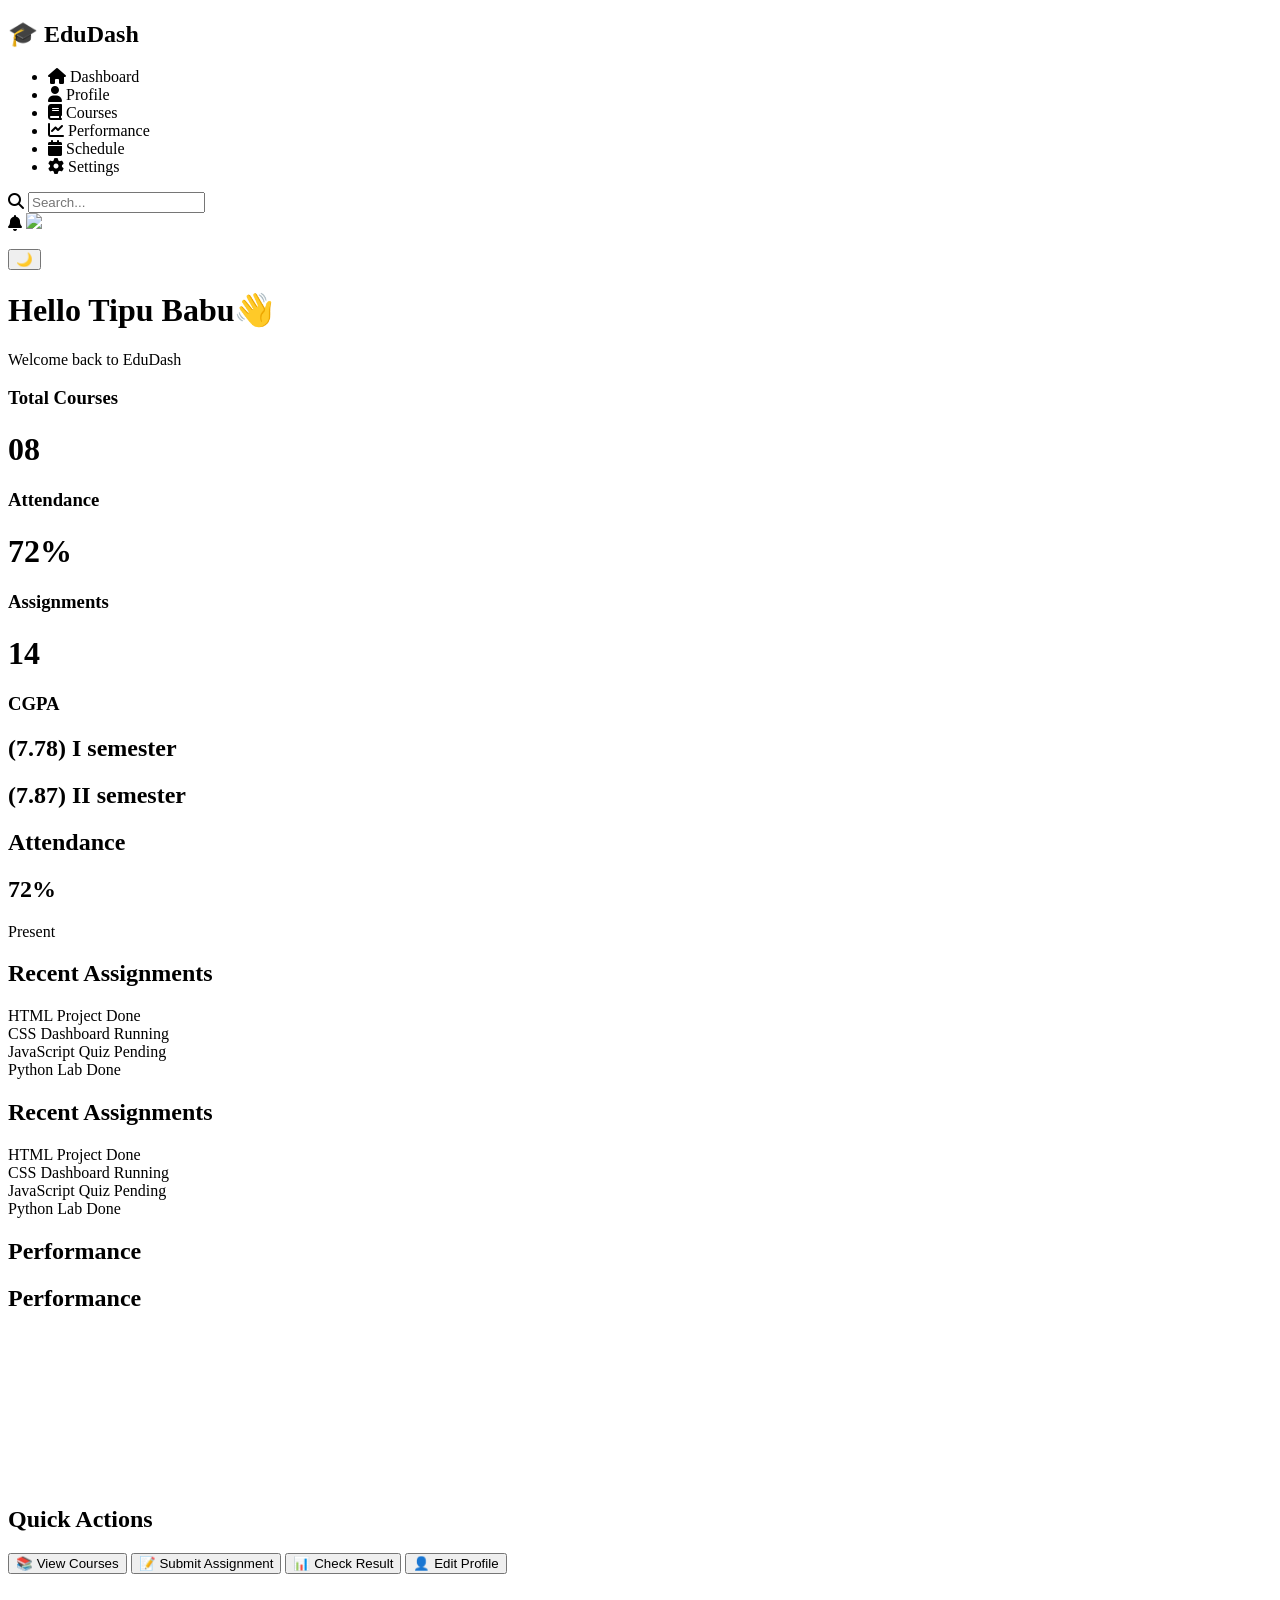
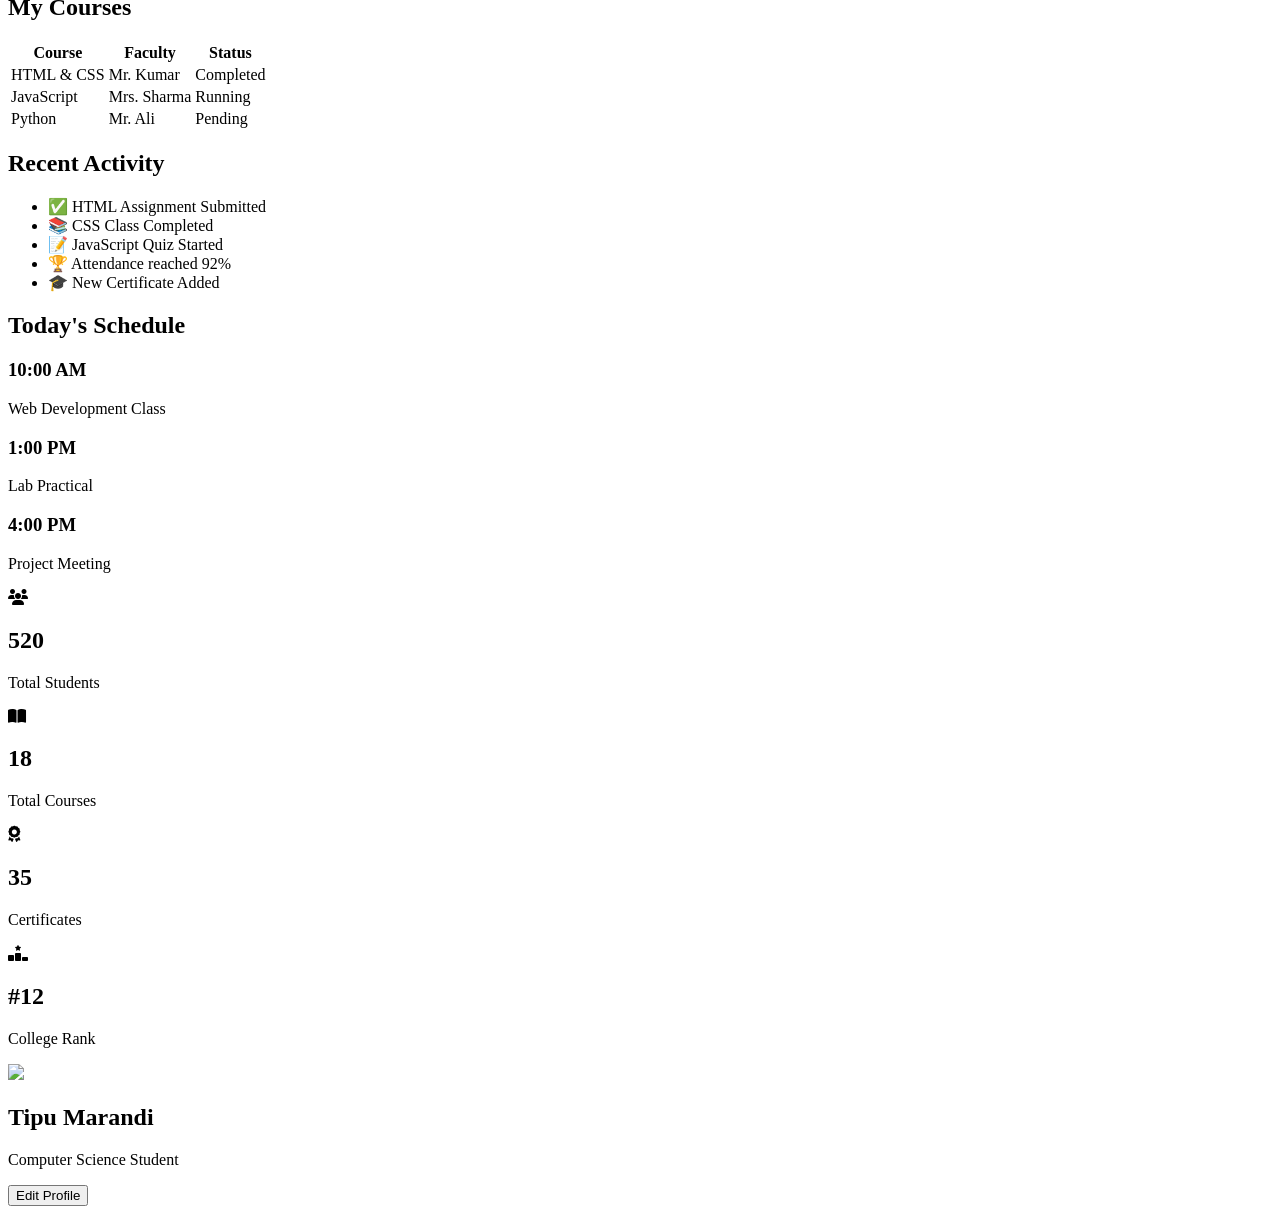
==== index.html @ 95ea8799 "Rename GitHub index.html to index.html" ====
<!DOCTYPE html>
<html lang="en">
<head>
  <meta charset="UTF-8">
  <meta name="viewport" content="width=device-width, initial-scale=1.0">
  <title>EduDash - Student Dashboard</title>

  <link rel="stylesheet" href="style.css">

  <link rel="preconnect" href="https://fonts.googleapis.com">
  <link href="https://fonts.googleapis.com/css2?family=Poppins:wght@300;400;500;600;700&display=swap" rel="stylesheet">

  <link rel="stylesheet"
  href="https://cdnjs.cloudflare.com/ajax/libs/font-awesome/6.7.2/css/all.min.css">
</head>

<body>

<div class="container">

    <!-- Sidebar -->

    <aside class="sidebar">

        <div class="logo">
            <h2>🎓 EduDash</h2>
        </div>

        <ul>

            <li class="active">
                <i class="fa-solid fa-house"></i>
                Dashboard
            </li>

            <li>
                <i class="fa-solid fa-user"></i>
                Profile
            </li>

            <li>
                <i class="fa-solid fa-book"></i>
                Courses
            </li>

            <li>
                <i class="fa-solid fa-chart-line"></i>
                Performance
            </li>

            <li>
                <i class="fa-solid fa-calendar"></i>
                Schedule
            </li>

            <li>
                <i class="fa-solid fa-gear"></i>
                Settings
            </li>

        </ul>

    </aside>

    <!-- Main -->

    <main class="main">

        <header>

            <div class="search-box">

                <i class="fa-solid fa-search"></i>

                <input
                type="text"
                placeholder="Search...">

            </div>

            <div class="top-right">

                <i class="fa-solid fa-bell"></i>

                <img src="c:\Users\dell\Downloads\WhatsApp Image 2026-06-08 at 9.13.17 AM.jpeg">
                <p id="date"></p>

<button id="themeBtn">
    🌙
</button>
            </div>

        </header>

        <div class="welcome">

            <h1>Hello Tipu Babu👋</h1>

            <p>Welcome back to EduDash</p>

        </div>

        <div class="cards">

            <div class="card blue">

                <h3>Total Courses</h3>

                <h1>08</h1>

            </div>

            <div class="card green">

                <h3>Attendance</h3>

                <h1>72%</h1>

            </div>

            <div class="card orange">

                <h3>Assignments</h3>

                <h1>14</h1>

            </div>

            <div class="card purple">

                <h3>CGPA</h3>
                <h2>(7.78) I semester</h2>
                <h2>(7.87) II semester</h2>

            </div>

        </div>

        <!-- अगला सेक्शन यहीं से शुरू होगा -->

    </main>

</div>
<section class="dashboard-grid">

    <div class="attendance-card">

        <h2>Attendance</h2>

        <div class="progress-circle">
            <div class="progress-inner">
                <h1>72%</h1>
                <p>Present</p>
            </div>
        </div>

    </div>
<div class="assignment-card">

    <h2>Recent Assignments</h2>

    <div class="assignment-item">
        <span>HTML Project</span>
        <span class="status done">Done</span>
    </div>

    <div class="assignment-item">
        <span>CSS Dashboard</span>
        <span class="status running">Running</span>
    </div>

    <div class="assignment-item">
        <span>JavaScript Quiz</span>
        <span class="status pending">Pending</span>
    </div>

    <div class="assignment-item">
        <span>Python Lab</span>
        <span class="status done">Done</span>
    </div>

</div>
    <div class="assignment-card">

        <h2>Recent Assignments</h2>

        <div class="assignment-item">
            <span>HTML Project</span>
            <span class="status done">Done</span>
        </div>

        <div class="assignment-item">
            <span>CSS Dashboard</span>
            <span class="status running">Running</span>
        </div>

        <div class="assignment-item">
            <span>JavaScript Quiz</span>
            <span class="status pending">Pending</span>
        </div>

        <div class="assignment-item">
            <span>Python Lab</span>
            <span class="status done">Done</span>
        </div>

    </div>
<div class="course-table">
    <div class="dashboard-bottom">

    <div class="graph-card">

        <h2>Performance</h2>

        <div class="graph-card">

    <h2>Performance</h2>

    <canvas id="performanceChart"></canvas>

</div>

    </div>

    <div class="quick-card">

        <h2>Quick Actions</h2>

        <button>📚 View Courses</button>
        <button>📝 Submit Assignment</button>
        <button>📊 Check Result</button>
        <button>👤 Edit Profile</button>

    </div>

</div>

<h2>My Courses</h2>

<table>

<tr>
<th>Course</th>
<th>Faculty</th>
<th>Status</th>
</tr>

<tr>
<td>HTML & CSS</td>
<td>Mr. Kumar</td>
<td><span class="status done">Completed</span></td>
</tr>

<tr>
<td>JavaScript</td>
<td>Mrs. Sharma</td>
<td><span class="status running">Running</span></td>
</tr>

<tr>
<td>Python</td>
<td>Mr. Ali</td>
<td><span class="status pending">Pending</span></td>
</tr>

</table>

</div>
</section>
<section class="last-row">

    <div class="activity">

        <h2>Recent Activity</h2>

        <ul>
            <li>✅ HTML Assignment Submitted</li>
            <li>📚 CSS Class Completed</li>
            <li>📝 JavaScript Quiz Started</li>
            <li>🏆 Attendance reached 92%</li>
            <li>🎓 New Certificate Added</li>
        </ul>

    </div>

    <div class="schedule">

        <h2>Today's Schedule</h2>

        <div class="event">
            <h3>10:00 AM</h3>
            <p>Web Development Class</p>
        </div>

        <div class="event">
            <h3>1:00 PM</h3>
            <p>Lab Practical</p>
        </div>

        <div class="event">
            <h3>4:00 PM</h3>
            <p>Project Meeting</p>
        </div>

    </div>

</section>
<section class="stats-section">

    <div class="stat-card">
        <i class="fa-solid fa-users"></i>
        <h2>520</h2>
        <p>Total Students</p>
    </div>

    <div class="stat-card">
        <i class="fa-solid fa-book-open"></i>
        <h2>18</h2>
        <p>Total Courses</p>
    </div>

    <div class="stat-card">
        <i class="fa-solid fa-award"></i>
        <h2>35</h2>
        <p>Certificates</p>
    </div>

    <div class="stat-card">
        <i class="fa-solid fa-ranking-star"></i>
        <h2>#12</h2>
        <p>College Rank</p>
    </div>

</section>

<section class="profile-card">

    <img src="c:\Users\dell\Downloads\WhatsApp Image 2026-06-08 at 9.13.18 AM.jpeg">

    <h2>Tipu Marandi</h2>

    <p>Computer Science Student</p>

    <button>Edit Profile</button>

</section>
<script src="https://cdn.jsdelivr.net/npm/chart.js"></script>
<script src="script.js"></script>

</body>
</html>
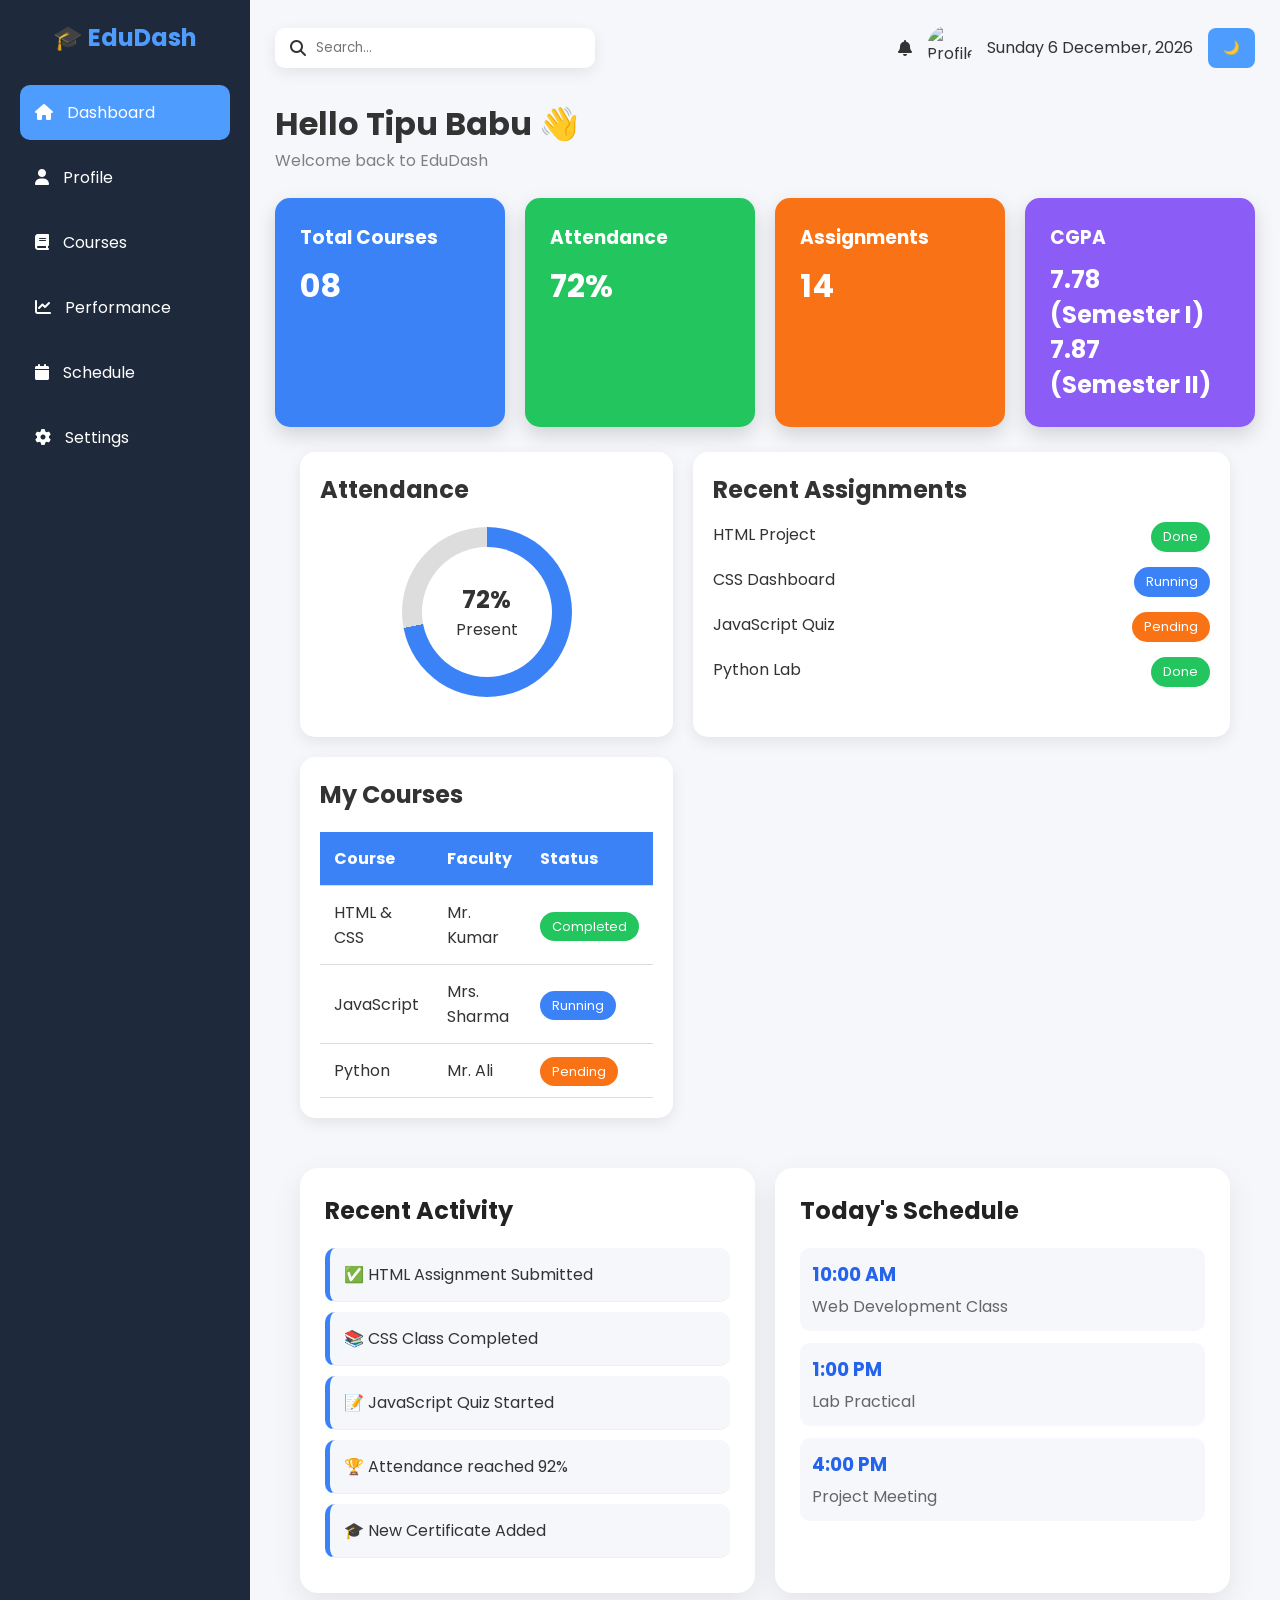
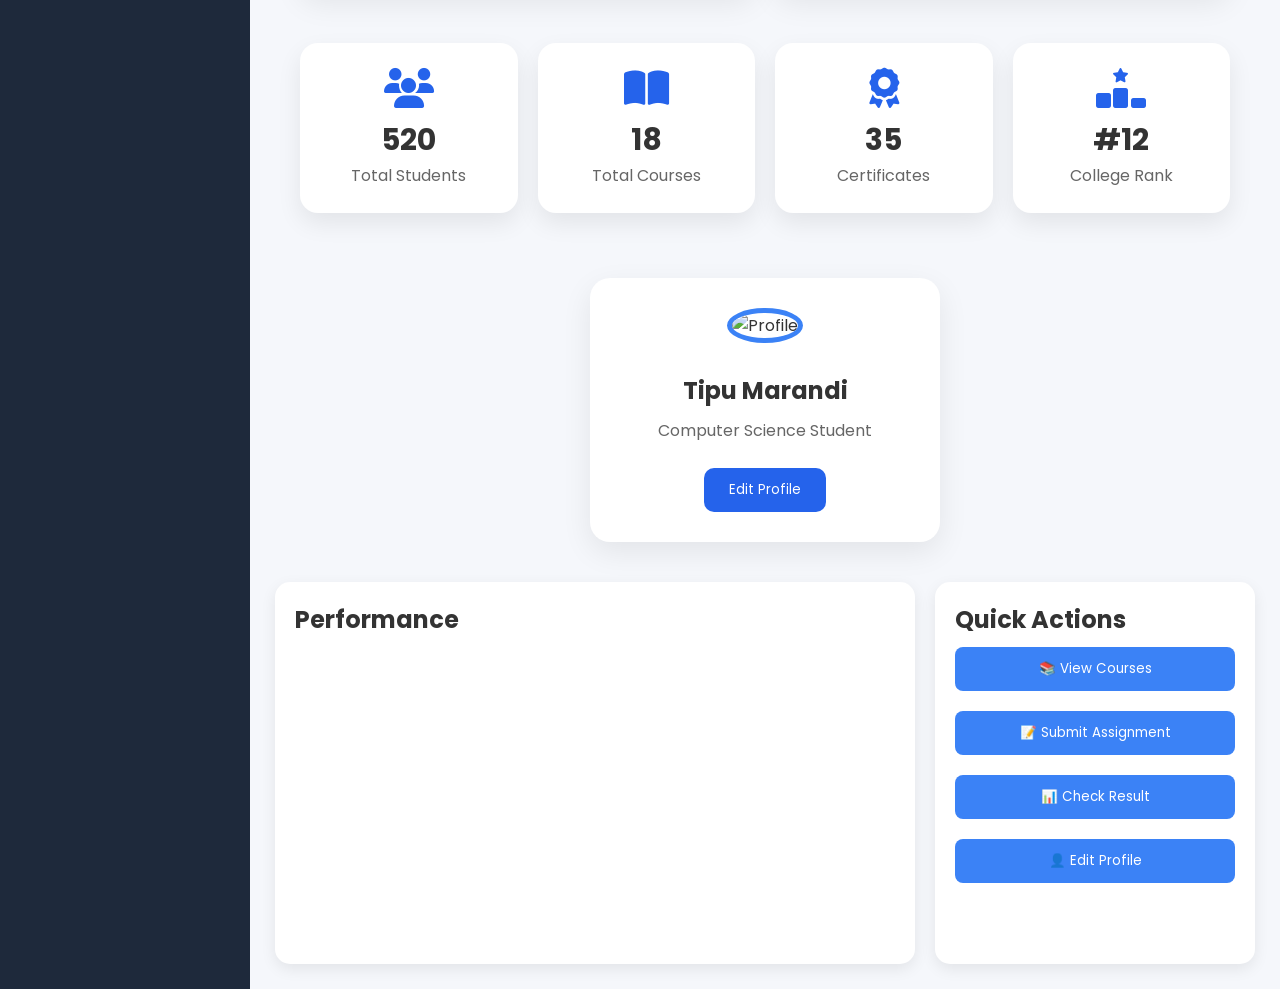
==== commit e64a0ca6: "Refactor index.html for improved dashboard layout Updated the HTML structure and content of the EduD" ====
--- a/index.html
+++ b/index.html
@@ -1,239 +1,167 @@
 <!DOCTYPE html>
 <html lang="en">
 <head>
-  <meta charset="UTF-8">
-  <meta name="viewport" content="width=device-width, initial-scale=1.0">
-  <title>EduDash - Student Dashboard</title>
-
-  <link rel="stylesheet" href="style.css">
-
-  <link rel="preconnect" href="https://fonts.googleapis.com">
-  <link href="https://fonts.googleapis.com/css2?family=Poppins:wght@300;400;500;600;700&display=swap" rel="stylesheet">
-
-  <link rel="stylesheet"
-  href="https://cdnjs.cloudflare.com/ajax/libs/font-awesome/6.7.2/css/all.min.css">
+<meta charset="UTF-8">
+<meta name="viewport" content="width=device-width, initial-scale=1.0">
+<title>EduDash - Student Dashboard</title>
+
+<link rel="stylesheet" href="style.css">
+
+<link rel="preconnect" href="https://fonts.googleapis.com">
+
+<link href="https://fonts.googleapis.com/css2?family=Poppins:wght@300;400;500;600;700&display=swap" rel="stylesheet">
+
+<link rel="stylesheet"
+href="https://cdnjs.cloudflare.com/ajax/libs/font-awesome/6.7.2/css/all.min.css">
+
 </head>
 
 <body>
 
 <div class="container">
 
-    <!-- Sidebar -->
-
-    <aside class="sidebar">
-
-        <div class="logo">
-            <h2>🎓 EduDash</h2>
-        </div>
-
-        <ul>
-
-            <li class="active">
-                <i class="fa-solid fa-house"></i>
-                Dashboard
-            </li>
-
-            <li>
-                <i class="fa-solid fa-user"></i>
-                Profile
-            </li>
-
-            <li>
-                <i class="fa-solid fa-book"></i>
-                Courses
-            </li>
-
-            <li>
-                <i class="fa-solid fa-chart-line"></i>
-                Performance
-            </li>
-
-            <li>
-                <i class="fa-solid fa-calendar"></i>
-                Schedule
-            </li>
-
-            <li>
-                <i class="fa-solid fa-gear"></i>
-                Settings
-            </li>
-
-        </ul>
-
-    </aside>
-
-    <!-- Main -->
-
-    <main class="main">
-
-        <header>
-
-            <div class="search-box">
-
-                <i class="fa-solid fa-search"></i>
-
-                <input
-                type="text"
-                placeholder="Search...">
-
-            </div>
-
-            <div class="top-right">
-
-                <i class="fa-solid fa-bell"></i>
-
-                <img src="c:\Users\dell\Downloads\WhatsApp Image 2026-06-08 at 9.13.17 AM.jpeg">
-                <p id="date"></p>
-
-<button id="themeBtn">
-    🌙
-</button>
-            </div>
-
-        </header>
-
-        <div class="welcome">
-
-            <h1>Hello Tipu Babu👋</h1>
-
-            <p>Welcome back to EduDash</p>
-
-        </div>
-
-        <div class="cards">
-
-            <div class="card blue">
-
-                <h3>Total Courses</h3>
-
-                <h1>08</h1>
-
-            </div>
-
-            <div class="card green">
-
-                <h3>Attendance</h3>
-
-                <h1>72%</h1>
-
-            </div>
-
-            <div class="card orange">
-
-                <h3>Assignments</h3>
-
-                <h1>14</h1>
-
-            </div>
-
-            <div class="card purple">
-
-                <h3>CGPA</h3>
-                <h2>(7.78) I semester</h2>
-                <h2>(7.87) II semester</h2>
-
-            </div>
-
-        </div>
-
-        <!-- अगला सेक्शन यहीं से शुरू होगा -->
-
-    </main>
+<aside class="sidebar">
+
+<div class="logo">
+<h2>🎓 EduDash</h2>
+</div>
+
+<ul>
+
+<li class="active">
+<i class="fa-solid fa-house"></i>
+Dashboard
+</li>
+
+<li>
+<i class="fa-solid fa-user"></i>
+Profile
+</li>
+
+<li>
+<i class="fa-solid fa-book"></i>
+Courses
+</li>
+
+<li>
+<i class="fa-solid fa-chart-line"></i>
+Performance
+</li>
+
+<li>
+<i class="fa-solid fa-calendar"></i>
+Schedule
+</li>
+
+<li>
+<i class="fa-solid fa-gear"></i>
+Settings
+</li>
+
+</ul>
+
+</aside>
+
+<main class="main">
+
+<header>
+
+<div class="search-box">
+
+<i class="fa-solid fa-search"></i>
+
+<input type="text" placeholder="Search...">
+
+</div>
+
+<div class="top-right">
+
+<i class="fa-solid fa-bell"></i>
+
+<img src="images/profile.jpg" alt="Profile">
+
+<p id="date"></p>
+
+<button id="themeBtn">🌙</button>
+
+</div>
+
+</header>
+
+<div class="welcome">
+
+<h1>Hello Tipu Babu 👋</h1>
+
+<p>Welcome back to EduDash</p>
+
+</div>
+
+<div class="cards">
+
+<div class="card blue">
+<h3>Total Courses</h3>
+<h1>08</h1>
+</div>
+
+<div class="card green">
+<h3>Attendance</h3>
+<h1>72%</h1>
+</div>
+
+<div class="card orange">
+<h3>Assignments</h3>
+<h1>14</h1>
+</div>
+
+<div class="card purple">
+<h3>CGPA</h3>
+<h2>7.78 (Semester I)</h2>
+<h2>7.87 (Semester II)</h2>
+</div>
 
 </div>
 <section class="dashboard-grid">
 
-    <div class="attendance-card">
-
-        <h2>Attendance</h2>
-
-        <div class="progress-circle">
-            <div class="progress-inner">
-                <h1>72%</h1>
-                <p>Present</p>
-            </div>
-        </div>
-
-    </div>
+<div class="attendance-card">
+
+<h2>Attendance</h2>
+
+<div class="progress-circle">
+<div class="progress-inner">
+<h1>72%</h1>
+<p>Present</p>
+</div>
+</div>
+
+</div>
+
 <div class="assignment-card">
 
-    <h2>Recent Assignments</h2>
-
-    <div class="assignment-item">
-        <span>HTML Project</span>
-        <span class="status done">Done</span>
-    </div>
-
-    <div class="assignment-item">
-        <span>CSS Dashboard</span>
-        <span class="status running">Running</span>
-    </div>
-
-    <div class="assignment-item">
-        <span>JavaScript Quiz</span>
-        <span class="status pending">Pending</span>
-    </div>
-
-    <div class="assignment-item">
-        <span>Python Lab</span>
-        <span class="status done">Done</span>
-    </div>
-
-</div>
-    <div class="assignment-card">
-
-        <h2>Recent Assignments</h2>
-
-        <div class="assignment-item">
-            <span>HTML Project</span>
-            <span class="status done">Done</span>
-        </div>
-
-        <div class="assignment-item">
-            <span>CSS Dashboard</span>
-            <span class="status running">Running</span>
-        </div>
-
-        <div class="assignment-item">
-            <span>JavaScript Quiz</span>
-            <span class="status pending">Pending</span>
-        </div>
-
-        <div class="assignment-item">
-            <span>Python Lab</span>
-            <span class="status done">Done</span>
-        </div>
-
-    </div>
+<h2>Recent Assignments</h2>
+
+<div class="assignment-item">
+<span>HTML Project</span>
+<span class="status done">Done</span>
+</div>
+
+<div class="assignment-item">
+<span>CSS Dashboard</span>
+<span class="status running">Running</span>
+</div>
+
+<div class="assignment-item">
+<span>JavaScript Quiz</span>
+<span class="status pending">Pending</span>
+</div>
+
+<div class="assignment-item">
+<span>Python Lab</span>
+<span class="status done">Done</span>
+</div>
+
+</div>
+
 <div class="course-table">
-    <div class="dashboard-bottom">
-
-    <div class="graph-card">
-
-        <h2>Performance</h2>
-
-        <div class="graph-card">
-
-    <h2>Performance</h2>
-
-    <canvas id="performanceChart"></canvas>
-
-</div>
-
-    </div>
-
-    <div class="quick-card">
-
-        <h2>Quick Actions</h2>
-
-        <button>📚 View Courses</button>
-        <button>📝 Submit Assignment</button>
-        <button>📊 Check Result</button>
-        <button>👤 Edit Profile</button>
-
-    </div>
-
-</div>
 
 <h2>My Courses</h2>
 
@@ -266,86 +194,115 @@
 </table>
 
 </div>
+
 </section>
 <section class="last-row">
 
-    <div class="activity">
-
-        <h2>Recent Activity</h2>
-
-        <ul>
-            <li>✅ HTML Assignment Submitted</li>
-            <li>📚 CSS Class Completed</li>
-            <li>📝 JavaScript Quiz Started</li>
-            <li>🏆 Attendance reached 92%</li>
-            <li>🎓 New Certificate Added</li>
-        </ul>
-
-    </div>
-
-    <div class="schedule">
-
-        <h2>Today's Schedule</h2>
-
-        <div class="event">
-            <h3>10:00 AM</h3>
-            <p>Web Development Class</p>
-        </div>
-
-        <div class="event">
-            <h3>1:00 PM</h3>
-            <p>Lab Practical</p>
-        </div>
-
-        <div class="event">
-            <h3>4:00 PM</h3>
-            <p>Project Meeting</p>
-        </div>
-
-    </div>
-
-</section>
+<div class="activity">
+
+<h2>Recent Activity</h2>
+
+<ul>
+<li>✅ HTML Assignment Submitted</li>
+<li>📚 CSS Class Completed</li>
+<li>📝 JavaScript Quiz Started</li>
+<li>🏆 Attendance reached 92%</li>
+<li>🎓 New Certificate Added</li>
+</ul>
+
+</div>
+
+<div class="schedule">
+
+<h2>Today's Schedule</h2>
+
+<div class="event">
+<h3>10:00 AM</h3>
+<p>Web Development Class</p>
+</div>
+
+<div class="event">
+<h3>1:00 PM</h3>
+<p>Lab Practical</p>
+</div>
+
+<div class="event">
+<h3>4:00 PM</h3>
+<p>Project Meeting</p>
+</div>
+
+</div>
+
+</section>
+
 <section class="stats-section">
 
-    <div class="stat-card">
-        <i class="fa-solid fa-users"></i>
-        <h2>520</h2>
-        <p>Total Students</p>
-    </div>
-
-    <div class="stat-card">
-        <i class="fa-solid fa-book-open"></i>
-        <h2>18</h2>
-        <p>Total Courses</p>
-    </div>
-
-    <div class="stat-card">
-        <i class="fa-solid fa-award"></i>
-        <h2>35</h2>
-        <p>Certificates</p>
-    </div>
-
-    <div class="stat-card">
-        <i class="fa-solid fa-ranking-star"></i>
-        <h2>#12</h2>
-        <p>College Rank</p>
-    </div>
+<div class="stat-card">
+<i class="fa-solid fa-users"></i>
+<h2>520</h2>
+<p>Total Students</p>
+</div>
+
+<div class="stat-card">
+<i class="fa-solid fa-book-open"></i>
+<h2>18</h2>
+<p>Total Courses</p>
+</div>
+
+<div class="stat-card">
+<i class="fa-solid fa-award"></i>
+<h2>35</h2>
+<p>Certificates</p>
+</div>
+
+<div class="stat-card">
+<i class="fa-solid fa-ranking-star"></i>
+<h2>#12</h2>
+<p>College Rank</p>
+</div>
 
 </section>
 
 <section class="profile-card">
 
-    <img src="c:\Users\dell\Downloads\WhatsApp Image 2026-06-08 at 9.13.18 AM.jpeg">
-
-    <h2>Tipu Marandi</h2>
-
-    <p>Computer Science Student</p>
-
-    <button>Edit Profile</button>
-
-</section>
+<img src="images/profile.jpg" alt="Profile">
+
+<h2>Tipu Marandi</h2>
+
+<p>Computer Science Student</p>
+
+<button>Edit Profile</button>
+
+</section>
+<section class="dashboard-bottom">
+
+<div class="graph-card">
+
+<h2>Performance</h2>
+
+<canvas id="performanceChart"></canvas>
+
+</div>
+
+<div class="quick-card">
+
+<h2>Quick Actions</h2>
+
+<button>📚 View Courses</button>
+<button>📝 Submit Assignment</button>
+<button>📊 Check Result</button>
+<button>👤 Edit Profile</button>
+
+</div>
+
+</section>
+
+</main>
+
+</div>
+
 <script src="https://cdn.jsdelivr.net/npm/chart.js"></script>
-<script src="script.js"></script>
+<script src="style.js"></script>
 
 </body>
 </html>
--- a/style.css
+++ b/style.css
@@ -0,0 +1,672 @@
+/* ===== Google Font ===== */
+*{
+    margin:0;
+    padding:0;
+    box-sizing:border-box;
+    font-family:'Poppins',sans-serif;
+}
+
+body{
+    background:#f5f7fb;
+    color:#333;
+}
+
+.container{
+    display:flex;
+}
+
+/* ===== Sidebar ===== */
+
+.sidebar{
+    width:250px;
+    min-height:100vh;
+    background:#1e293b;
+    color:#fff;
+    padding:20px;
+}
+
+.logo{
+    text-align:center;
+    margin-bottom:30px;
+}
+
+.logo h2{
+    color:#4f9cff;
+}
+
+.sidebar ul{
+    list-style:none;
+}
+
+.sidebar ul li{
+    padding:15px;
+    margin:10px 0;
+    border-radius:10px;
+    cursor:pointer;
+    transition:.3s;
+}
+
+.sidebar ul li i{
+    margin-right:10px;
+}
+
+.sidebar ul li:hover,
+.sidebar ul li.active{
+    background:#4f9cff;
+}
+
+/* ===== Main ===== */
+
+.main{
+    flex:1;
+    padding:25px;
+}
+
+/* ===== Header ===== */
+
+header{
+    display:flex;
+    justify-content:space-between;
+    align-items:center;
+    margin-bottom:30px;
+}
+
+.search-box{
+    display:flex;
+    align-items:center;
+    background:#fff;
+    padding:10px 15px;
+    border-radius:10px;
+    width:320px;
+    box-shadow:0 5px 15px rgba(0,0,0,.08);
+}
+
+.search-box input{
+    border:none;
+    outline:none;
+    width:100%;
+    margin-left:10px;
+}
+
+.top-right{
+    display:flex;
+    align-items:center;
+    gap:15px;
+}
+
+.top-right img{
+    width:45px;
+    height:45px;
+    border-radius:50%;
+    object-fit:cover;
+}
+
+#themeBtn{
+    border:none;
+    background:#4f9cff;
+    color:#fff;
+    padding:10px 15px;
+    border-radius:8px;
+    cursor:pointer;
+}
+
+/* ===== Welcome ===== */
+
+.welcome{
+    margin-bottom:25px;
+}
+
+.welcome h1{
+    font-size:32px;
+}
+
+.welcome p{
+    color:gray;
+}
+
+/* ===== Cards ===== */
+
+.cards{
+    display:grid;
+    grid-template-columns:repeat(auto-fit,minmax(220px,1fr));
+    gap:20px;
+}
+
+.card{
+    color:#fff;
+    padding:25px;
+    border-radius:15px;
+    box-shadow:0 8px 20px rgba(0,0,0,.15);
+}
+
+.card h3{
+    margin-bottom:10px;
+}
+
+.blue{
+    background:#3b82f6;
+}
+
+.green{
+    background:#22c55e;
+}
+
+.orange{
+    background:#f97316;
+}
+
+.purple{
+    background:#8b5cf6;
+}
+/* ===== Dashboard Grid ===== */
+
+.dashboard-grid{
+    display:grid;
+    grid-template-columns:1fr 2fr;
+    gap:20px;
+    padding:25px;
+}
+
+.attendance-card,
+.assignment-card,
+.course-table,
+.activity,
+.schedule,
+.profile-card,
+.quick-card,
+.graph-card{
+    background:#fff;
+    padding:20px;
+    border-radius:15px;
+    box-shadow:0 5px 15px rgba(0,0,0,.08);
+}
+
+/* Attendance */
+
+.progress-circle{
+    width:170px;
+    height:170px;
+    border-radius:50%;
+    background:conic-gradient(#3b82f6 72%, #ddd 0);
+    display:flex;
+    align-items:center;
+    justify-content:center;
+    margin:20px auto;
+}
+
+.progress-inner{
+    width:130px;
+    height:130px;
+    background:#fff;
+    border-radius:50%;
+    display:flex;
+    flex-direction:column;
+    justify-content:center;
+    align-items:center;
+}
+
+/* Assignment */
+
+.assignment-item{
+    display:flex;
+    justify-content:space-between;
+    margin:15px 0;
+}
+
+.status{
+    padding:5px 12px;
+    border-radius:20px;
+    color:#fff;
+    font-size:13px;
+}
+
+.done{
+    background:#22c55e;
+}
+
+.running{
+    background:#3b82f6;
+}
+
+.pending{
+    background:#f97316;
+}
+
+/* Table */
+
+table{
+    width:100%;
+    border-collapse:collapse;
+    margin-top:20px;
+}
+
+table th,
+table td{
+    padding:14px;
+    border-bottom:1px solid #ddd;
+    text-align:left;
+}
+
+table th{
+    background:#3b82f6;
+    color:#fff;
+}
+
+/* Quick Buttons */
+
+.quick-card button{
+    width:100%;
+    padding:12px;
+    margin:10px 0;
+    border:none;
+    background:#3b82f6;
+    color:#fff;
+    border-radius:8px;
+    cursor:pointer;
+}
+
+.quick-card button:hover{
+    background:#2563eb;
+}
+/* ===== Bottom Section ===== */
+
+.dashboard-bottom{
+    display:grid;
+    grid-template-columns:2fr 1fr;
+    gap:20px;
+    margin-top:20px;
+}
+
+.last-row{
+    display:grid;
+    grid-template-columns:1fr 1fr;
+    gap:20px;
+    padding:25px;
+}
+
+.activity ul{
+    list-style:none;
+}
+
+.activity li{
+    padding:12px 0;
+    border-bottom:1px solid #eee;
+}
+
+.schedule .event{
+    background:#f5f7fb;
+    padding:12px;
+    margin:12px 0;
+    border-radius:10px;
+}
+
+/* ===== Stats ===== */
+
+.stats-section{
+    display:grid;
+    grid-template-columns:repeat(auto-fit,minmax(220px,1fr));
+    gap:20px;
+    padding:25px;
+}
+
+.stat-card{
+    background:#fff;
+    border-radius:15px;
+    padding:20px;
+    text-align:center;
+    box-shadow:0 5px 15px rgba(0,0,0,.08);
+}
+
+.stat-card i{
+    font-size:35px;
+    color:#3b82f6;
+    margin-bottom:10px;
+}
+
+/* ===== Profile ===== */
+
+.profile-card{
+    width:350px;
+    margin:30px auto;
+    text-align:center;
+}
+
+.profile-card img{
+    width:130px;
+    height:130px;
+    border-radius:50%;
+    object-fit:cover;
+    margin-bottom:15px;
+}
+
+.profile-card button{
+    margin-top:15px;
+    padding:12px 25px;
+    border:none;
+    background:#3b82f6;
+    color:#fff;
+    border-radius:8px;
+    cursor:pointer;
+}
+
+.profile-card button:hover{
+    background:#2563eb;
+}
+
+/* ===== Graph ===== */
+
+canvas{
+    width:100% !important;
+    height:300px !important;
+}
+
+/* ===== Responsive ===== */
+
+@media(max-width:900px){
+
+.container{
+    flex-direction:column;
+}
+
+.sidebar{
+    width:100%;
+    min-height:auto;
+}
+
+.dashboard-grid,
+.dashboard-bottom,
+.last-row{
+    grid-template-columns:1fr;
+}
+
+.cards{
+    grid-template-columns:1fr;
+}
+
+.profile-card{
+    width:100%;
+}
+}
+.dark{
+    background:#111827;
+    color:#fff;
+}
+
+.dark .sidebar{
+    background:#000;
+}
+
+.dark .attendance-card,
+.dark .assignment-card,
+.dark .course-table,
+.dark .activity,
+.dark .schedule,
+.dark .profile-card,
+.dark .quick-card,
+.dark .graph-card,
+.dark .stat-card,
+.dark .search-box{
+    background:#1f2937;
+    color:#fff;
+}
+/* ==========================
+   Activity & Schedule
+========================== */
+
+.activity,
+.schedule{
+    background:#fff;
+    border-radius:18px;
+    padding:25px;
+    box-shadow:0 10px 30px rgba(0,0,0,.08);
+}
+
+.activity h2,
+.schedule h2{
+    margin-bottom:20px;
+    color:#222;
+}
+
+.activity ul{
+    list-style:none;
+}
+
+.activity ul li{
+    padding:14px;
+    margin-bottom:10px;
+    background:#f5f7fb;
+    border-left:5px solid #3b82f6;
+    border-radius:10px;
+    transition:.3s;
+}
+
+.activity ul li:hover{
+    transform:translateX(8px);
+}
+
+.event{
+    background:#f8fafc;
+    padding:15px;
+    border-radius:12px;
+    margin-bottom:15px;
+}
+
+.event h3{
+    color:#2563eb;
+    margin-bottom:5px;
+}
+
+.event p{
+    color:#666;
+}
+
+/* ==========================
+   Stats Cards
+========================== */
+
+.stats-section{
+    display:grid;
+    grid-template-columns:repeat(4,1fr);
+    gap:20px;
+    padding:25px;
+}
+
+.stat-card{
+    background:#fff;
+    padding:25px;
+    text-align:center;
+    border-radius:18px;
+    box-shadow:0 10px 25px rgba(0,0,0,.08);
+    transition:.3s;
+}
+
+.stat-card:hover{
+    transform:translateY(-8px);
+}
+
+.stat-card i{
+    font-size:40px;
+    color:#2563eb;
+    margin-bottom:10px;
+}
+
+.stat-card h2{
+    font-size:30px;
+}
+
+.stat-card p{
+    color:#666;
+}
+
+/* ==========================
+   Profile Card
+========================== */
+
+.profile-card{
+    width:350px;
+    margin:40px auto;
+    background:#fff;
+    border-radius:20px;
+    text-align:center;
+    padding:30px;
+    box-shadow:0 10px 30px rgba(0,0,0,.08);
+}
+
+.profile-card img{
+    width:120px;
+    height:120px;
+    border-radius:50%;
+    object-fit:cover;
+    border:5px solid #3b82f6;
+}
+
+.profile-card h2{
+    margin-top:15px;
+}
+
+.profile-card p{
+    color:#666;
+    margin:10px 0;
+}
+
+.profile-card button{
+    padding:12px 25px;
+    border:none;
+    background:#2563eb;
+    color:#fff;
+    border-radius:10px;
+    cursor:pointer;
+    transition:.3s;
+}
+
+.profile-card button:hover{
+    background:#1d4ed8;
+}
+/* ==========================
+   Responsive Design
+========================== */
+
+@media (max-width:1200px){
+
+.dashboard-grid{
+grid-template-columns:1fr;
+}
+
+.dashboard-bottom{
+grid-template-columns:1fr;
+}
+
+.stats-section{
+grid-template-columns:repeat(2,1fr);
+}
+
+}
+
+@media (max-width:768px){
+
+.container{
+flex-direction:column;
+}
+
+.sidebar{
+width:100%;
+min-height:auto;
+}
+
+header{
+flex-direction:column;
+gap:15px;
+}
+
+.search-box{
+width:100%;
+}
+
+.cards{
+grid-template-columns:1fr;
+}
+
+.last-row{
+grid-template-columns:1fr;
+}
+
+.stats-section{
+grid-template-columns:1fr;
+}
+
+.profile-card{
+width:100%;
+}
+
+}
+
+/* ==========================
+   Smooth Animation
+========================== */
+
+.card,
+.stat-card,
+.assignment-card,
+.attendance-card,
+.activity,
+.schedule,
+.profile-card,
+.quick-card,
+.graph-card{
+animation:fadeUp .8s ease;
+}
+
+@keyframes fadeUp{
+
+0%{
+opacity:0;
+transform:translateY(30px);
+}
+
+100%{
+opacity:1;
+transform:translateY(0);
+}
+
+}
+
+/* ==========================
+   Hover Effects
+========================== */
+
+.card:hover,
+.assignment-card:hover,
+.attendance-card:hover,
+.activity:hover,
+.schedule:hover,
+.stat-card:hover,
+.quick-card:hover,
+.graph-card:hover,
+.course-table:hover{
+
+transform:translateY(-6px);
+transition:.3s;
+box-shadow:0 15px 35px rgba(0,0,0,.15);
+
+}
+
+/* ==========================
+   Scrollbar
+========================== */
+
+::-webkit-scrollbar{
+width:8px;
+}
+
+::-webkit-scrollbar-track{
+background:#e5e7eb;
+}
+
+::-webkit-scrollbar-thumb{
+background:#3b82f6;
+border-radius:20px;
+}
+
+::-webkit-scrollbar-thumb:hover{
+background:#2563eb;
+}
